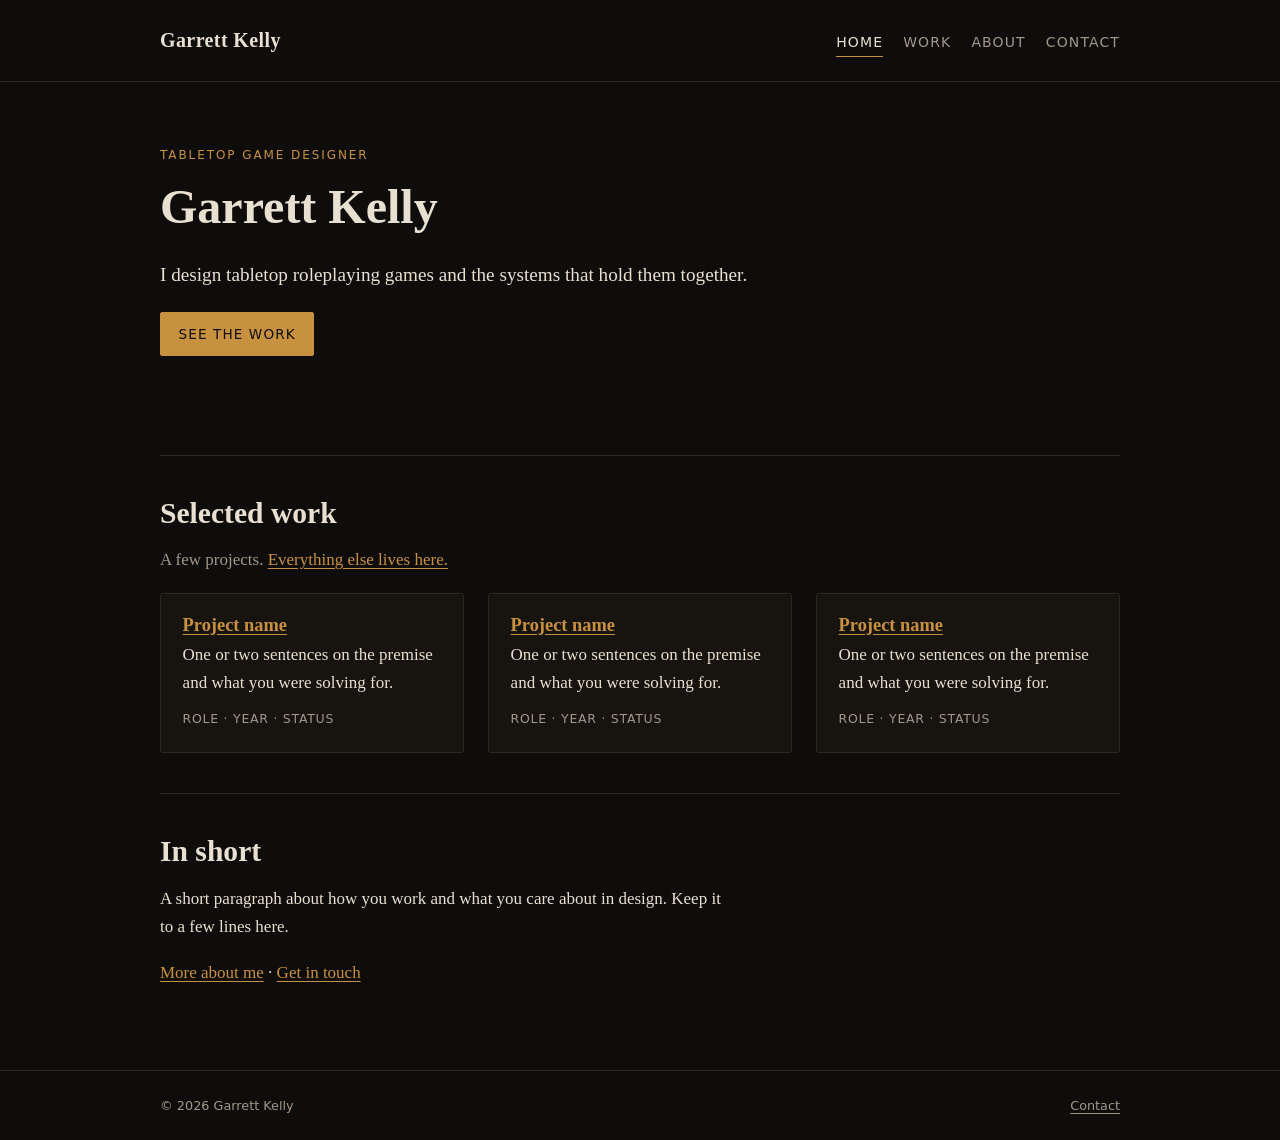
==== index.html @ d5465d32 "Scaffold portfolio site" ====
<!DOCTYPE html>
<html lang="en">
<head>
<meta charset="utf-8">
<meta name="viewport" content="width=device-width, initial-scale=1">
<title>Garrett Kelly — Tabletop Game Designer</title>
<!-- EDIT: one sentence, shows up in search results and link previews -->
<meta name="description" content="Portfolio of Garrett Kelly, tabletop game designer.">
<link rel="stylesheet" href="style.css">
</head>
<body>

<a class="skip-link" href="#main">Skip to content</a>

<header class="site-header">
  <div class="wrap">
    <a class="brand" href="index.html">Garrett Kelly</a>
    <nav class="site-nav" aria-label="Main">
      <a href="index.html" aria-current="page">Home</a>
      <a href="work.html">Work</a>
      <a href="about.html">About</a>
      <a href="contact.html">Contact</a>
    </nav>
  </div>
</header>

<main id="main">
  <div class="wrap">

    <section class="hero">
      <p class="eyebrow">Tabletop Game Designer</p>
      <h1>Garrett Kelly</h1>
      <!-- EDIT: your one-line pitch. What do you make, and what makes it yours? -->
      <p class="lede">I design tabletop roleplaying games and the systems that hold them together.</p>
      <p><a class="button" href="work.html">See the work</a></p>
    </section>

    <section class="section" aria-labelledby="selected">
      <h2 id="selected">Selected work</h2>
      <p class="muted">A few projects. <a href="work.html">Everything else lives here.</a></p>

      <!-- EDIT: duplicate an <li class="project"> block to add a project. -->
      <ul class="project-list">
        <li class="project">
          <h3><a href="work.html">Project name</a></h3>
          <p>One or two sentences on the premise and what you were solving for.</p>
          <p class="meta">Role &middot; Year &middot; Status</p>
        </li>
        <li class="project">
          <h3><a href="work.html">Project name</a></h3>
          <p>One or two sentences on the premise and what you were solving for.</p>
          <p class="meta">Role &middot; Year &middot; Status</p>
        </li>
        <li class="project">
          <h3><a href="work.html">Project name</a></h3>
          <p>One or two sentences on the premise and what you were solving for.</p>
          <p class="meta">Role &middot; Year &middot; Status</p>
        </li>
      </ul>
    </section>

    <section class="section" aria-labelledby="short-about">
      <h2 id="short-about">In short</h2>
      <!-- EDIT: two or three sentences. The long version goes on about.html. -->
      <p>A short paragraph about how you work and what you care about in design. Keep it to a few lines here.</p>
      <p><a href="about.html">More about me</a> &middot; <a href="contact.html">Get in touch</a></p>
    </section>

  </div>
</main>

<footer class="site-footer">
  <div class="wrap">
    <span>&copy; 2026 Garrett Kelly</span>
    <!-- EDIT: replace with your real email / links, or delete -->
    <span><a href="contact.html">Contact</a></span>
  </div>
</footer>

</body>
</html>
---- style.css ----
/* ==========================================================================
   Garrett Kelly — portfolio stylesheet
   Single file, no build step. Edit the tokens below to restyle the site.
   ========================================================================== */

:root {
  /* Color tokens — change these four and the whole site follows */
  --ink:      #0f0d0b;   /* page background */
  --panel:    #17140f;   /* cards, raised surfaces */
  --parchment:#e8e0d0;   /* body text */
  --muted:    #a1978a;   /* secondary text */
  --accent:   #c8913f;   /* links, rules, highlights */
  --line:     #2e281f;   /* hairline borders */

  /* Type */
  --serif: "Iowan Old Style", "Palatino Linotype", Palatino, "Book Antiqua", Georgia, serif;
  --sans: ui-sans-serif, system-ui, -apple-system, "Segoe UI", Roboto, Helvetica, Arial, sans-serif;

  /* Layout */
  --measure: 68ch;   /* comfortable reading width */
  --wide: 1000px;    /* page max width */
  --gap: 1.5rem;
}

*, *::before, *::after { box-sizing: border-box; }

html { -webkit-text-size-adjust: 100%; }

body {
  margin: 0;
  background: var(--ink);
  color: var(--parchment);
  font-family: var(--serif);
  font-size: 1.0625rem;
  line-height: 1.65;
  display: flex;
  flex-direction: column;
  min-height: 100vh;
}

/* --- Shell ---------------------------------------------------------------- */

.wrap {
  width: 100%;
  max-width: var(--wide);
  margin: 0 auto;
  padding: 0 1.25rem;
}

main { flex: 1 0 auto; padding: 3rem 0 4rem; }

/* --- Header / nav --------------------------------------------------------- */

.site-header {
  border-bottom: 1px solid var(--line);
  padding: 1.5rem 0;
}

.site-header .wrap {
  display: flex;
  flex-wrap: wrap;
  align-items: baseline;
  justify-content: space-between;
  gap: 0.75rem var(--gap);
}

.brand {
  font-size: 1.25rem;
  font-weight: 600;
  letter-spacing: 0.02em;
  color: var(--parchment);
  text-decoration: none;
}

.brand:hover, .brand:focus-visible { color: var(--accent); }

.site-nav {
  display: flex;
  flex-wrap: wrap;
  gap: 1.25rem;
  font-family: var(--sans);
  font-size: 0.875rem;
  letter-spacing: 0.08em;
  text-transform: uppercase;
}

.site-nav a {
  color: var(--muted);
  text-decoration: none;
  padding-bottom: 2px;
  border-bottom: 1px solid transparent;
}

.site-nav a:hover,
.site-nav a:focus-visible { color: var(--parchment); }

.site-nav a[aria-current="page"] {
  color: var(--parchment);
  border-bottom-color: var(--accent);
}

/* --- Typography ----------------------------------------------------------- */

h1, h2, h3 {
  line-height: 1.2;
  font-weight: 600;
  margin: 0 0 0.5em;
}

h1 { font-size: clamp(2rem, 5vw, 3rem); }
h2 { font-size: clamp(1.4rem, 3vw, 1.85rem); }
h3 { font-size: 1.15rem; }

p, ul, ol { max-width: var(--measure); }
p { margin: 0 0 1.1em; }

a { color: var(--accent); text-underline-offset: 3px; }
a:hover { color: var(--parchment); }

:focus-visible {
  outline: 2px solid var(--accent);
  outline-offset: 3px;
}

.lede {
  font-size: 1.2rem;
  color: var(--parchment);
}

.muted { color: var(--muted); }

.eyebrow {
  font-family: var(--sans);
  font-size: 0.75rem;
  letter-spacing: 0.16em;
  text-transform: uppercase;
  color: var(--accent);
  margin: 0 0 0.75rem;
}

/* --- Sections ------------------------------------------------------------- */

.hero { padding: 1rem 0 2.5rem; }

.section {
  padding-top: 2.5rem;
  margin-top: 2.5rem;
  border-top: 1px solid var(--line);
}

/* --- Project cards -------------------------------------------------------- */

.project-list {
  list-style: none;
  padding: 0;
  margin: 0;
  max-width: none;
  display: grid;
  gap: var(--gap);
  grid-template-columns: repeat(auto-fill, minmax(280px, 1fr));
}

.project {
  background: var(--panel);
  border: 1px solid var(--line);
  border-radius: 3px;
  padding: 1.25rem 1.35rem 1.4rem;
}

.project h3 { margin-bottom: 0.35rem; }

.project p { max-width: none; margin-bottom: 0.75rem; }

.project .meta {
  font-family: var(--sans);
  font-size: 0.78rem;
  letter-spacing: 0.06em;
  text-transform: uppercase;
  color: var(--muted);
  margin: 0;
}

/* Single-column detailed entries (work.html) */
.project-list.stacked { grid-template-columns: 1fr; }

/* --- Definition-style lists ----------------------------------------------- */

.facts {
  margin: 0;
  max-width: var(--measure);
}

.facts dt {
  font-family: var(--sans);
  font-size: 0.78rem;
  letter-spacing: 0.08em;
  text-transform: uppercase;
  color: var(--muted);
  margin-top: 1rem;
}

.facts dd { margin: 0.15rem 0 0; }

/* --- Buttons -------------------------------------------------------------- */

.button {
  display: inline-block;
  font-family: var(--sans);
  font-size: 0.85rem;
  letter-spacing: 0.08em;
  text-transform: uppercase;
  text-decoration: none;
  color: var(--ink);
  background: var(--accent);
  border: 1px solid var(--accent);
  border-radius: 2px;
  padding: 0.6rem 1.1rem;
}

.button:hover, .button:focus-visible {
  background: transparent;
  color: var(--accent);
}

/* --- Footer --------------------------------------------------------------- */

.site-footer {
  flex-shrink: 0;
  border-top: 1px solid var(--line);
  padding: 1.5rem 0;
  font-family: var(--sans);
  font-size: 0.8rem;
  color: var(--muted);
}

.site-footer .wrap {
  display: flex;
  flex-wrap: wrap;
  gap: 0.5rem var(--gap);
  justify-content: space-between;
}

.site-footer a { color: var(--muted); }
.site-footer a:hover { color: var(--accent); }

/* --- Utilities ------------------------------------------------------------ */

.skip-link {
  position: absolute;
  left: -9999px;
  top: 0;
  background: var(--accent);
  color: var(--ink);
  padding: 0.5rem 1rem;
  z-index: 10;
}

.skip-link:focus { left: 0; }

@media (prefers-reduced-motion: no-preference) {
  html { scroll-behavior: smooth; }
}
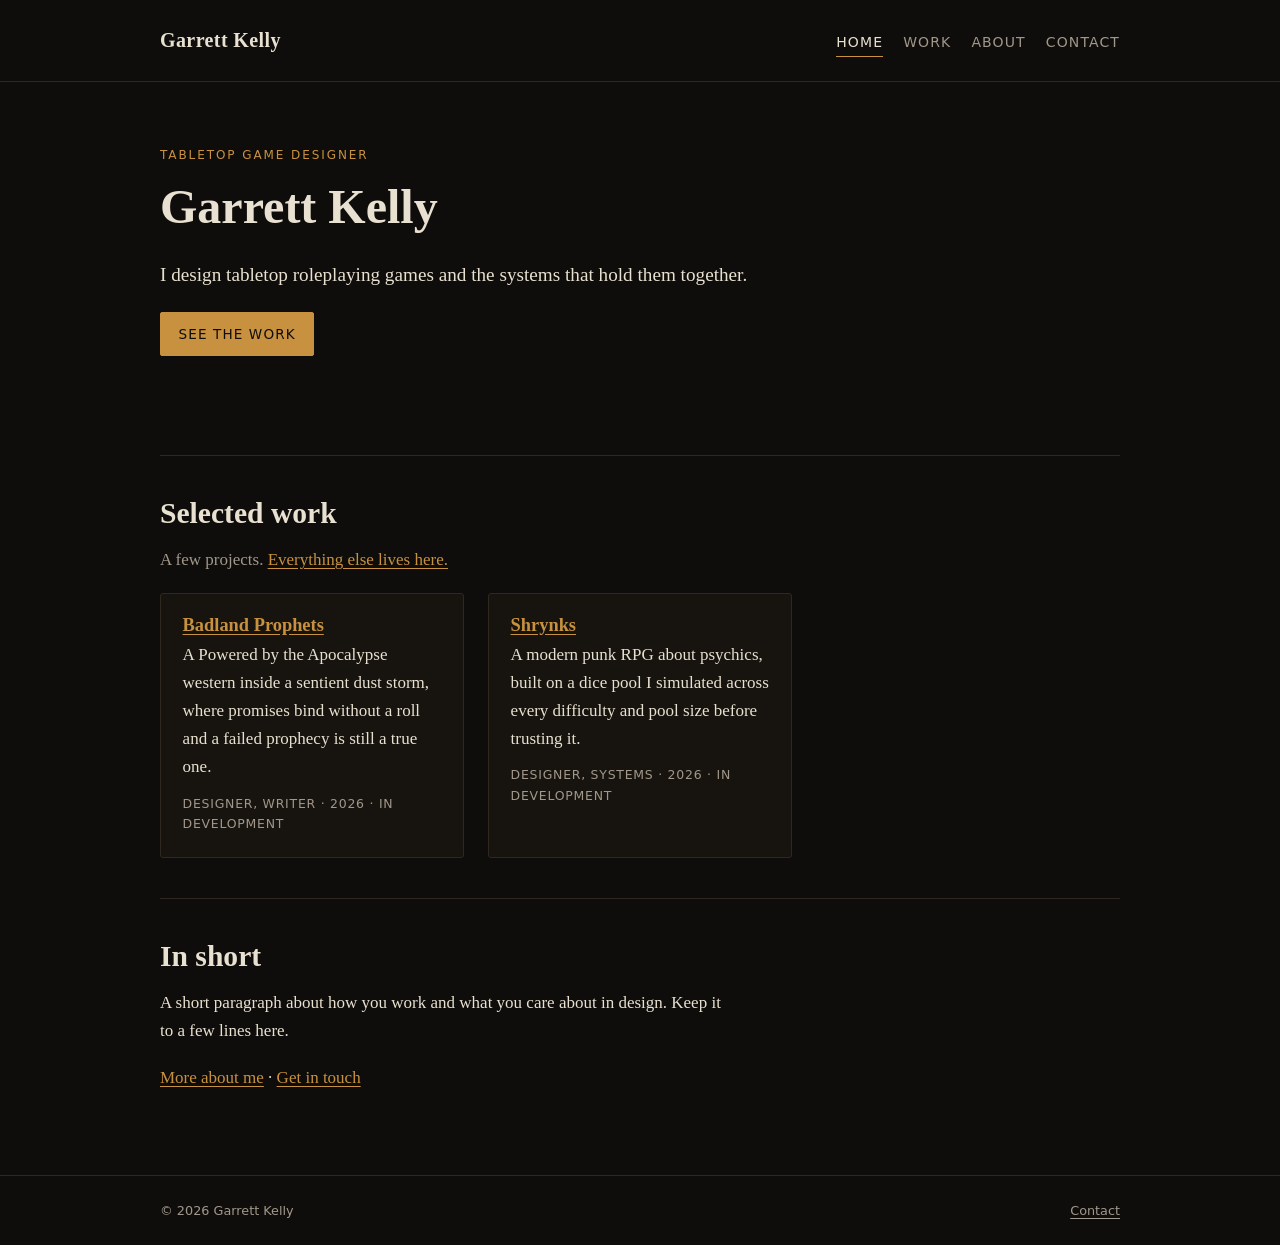
==== commit 7e540691: "Add Badland Prophets and Shrynks project pages" ====
--- a/index.html
+++ b/index.html
@@ -42,26 +42,23 @@
       <!-- EDIT: duplicate an <li class="project"> block to add a project. -->
       <ul class="project-list">
         <li class="project">
-          <h3><a href="work.html">Project name</a></h3>
-          <p>One or two sentences on the premise and what you were solving for.</p>
-          <p class="meta">Role &middot; Year &middot; Status</p>
+          <h3><a href="badland-prophets.html">Badland Prophets</a></h3>
+          <p>A Powered by the Apocalypse western inside a sentient dust storm, where promises bind
+            without a roll and a failed prophecy is still a true one.</p>
+          <p class="meta">Designer, writer &middot; 2026 &middot; In development</p>
         </li>
         <li class="project">
-          <h3><a href="work.html">Project name</a></h3>
-          <p>One or two sentences on the premise and what you were solving for.</p>
-          <p class="meta">Role &middot; Year &middot; Status</p>
-        </li>
-        <li class="project">
-          <h3><a href="work.html">Project name</a></h3>
-          <p>One or two sentences on the premise and what you were solving for.</p>
-          <p class="meta">Role &middot; Year &middot; Status</p>
+          <h3><a href="shrynks.html">Shrynks</a></h3>
+          <p>A modern punk RPG about psychics, built on a dice pool I simulated across every
+            difficulty and pool size before trusting it.</p>
+          <p class="meta">Designer, systems &middot; 2026 &middot; In development</p>
         </li>
       </ul>
     </section>
 
     <section class="section" aria-labelledby="short-about">
       <h2 id="short-about">In short</h2>
-      <!-- EDIT: two or three sentences. The long version goes on about.html. -->
+      <!-- EDIT: two or three sentences in your own voice. The long version goes on about.html. -->
       <p>A short paragraph about how you work and what you care about in design. Keep it to a few lines here.</p>
       <p><a href="about.html">More about me</a> &middot; <a href="contact.html">Get in touch</a></p>
     </section>
--- a/style.css
+++ b/style.css
@@ -243,6 +243,157 @@
 .site-footer a { color: var(--muted); }
 .site-footer a:hover { color: var(--accent); }
 
+/* --- Project pages -------------------------------------------------------- */
+
+.subhead {
+  font-family: var(--sans);
+  font-size: 0.8rem;
+  letter-spacing: 0.08em;
+  text-transform: uppercase;
+  color: var(--muted);
+  margin: -0.25rem 0 1.25rem;
+}
+
+.tags {
+  list-style: none;
+  display: flex;
+  flex-wrap: wrap;
+  gap: 0.5rem;
+  padding: 0;
+  margin: 1.25rem 0 0;
+  max-width: none;
+}
+
+.tags li {
+  font-family: var(--sans);
+  font-size: 0.72rem;
+  letter-spacing: 0.1em;
+  text-transform: uppercase;
+  color: var(--muted);
+  border: 1px solid var(--line);
+  border-radius: 999px;
+  padding: 0.25rem 0.7rem;
+}
+
+/* Pull-quoted rules text, set like it would appear in the book */
+.rule {
+  background: var(--panel);
+  border-left: 2px solid var(--accent);
+  padding: 1rem 1.25rem;
+  margin: 1.25rem 0;
+  max-width: var(--measure);
+}
+
+.rule h4 {
+  font-family: var(--sans);
+  font-size: 0.85rem;
+  letter-spacing: 0.1em;
+  text-transform: uppercase;
+  color: var(--accent);
+  margin: 0 0 0.5rem;
+}
+
+.rule p { margin-bottom: 0.6em; }
+.rule p:last-child { margin-bottom: 0; }
+.rule ul { margin: 0.4em 0 0; padding-left: 1.1rem; }
+
+/* --- Figures & exhibits --------------------------------------------------- */
+
+figure { margin: 1.75rem 0; }
+
+figcaption {
+  font-family: var(--sans);
+  font-size: 0.82rem;
+  line-height: 1.5;
+  color: var(--muted);
+  margin-top: 0.75rem;
+  max-width: var(--measure);
+}
+
+/* A document scan sits on its own paper, not on the dark page */
+.paper {
+  background: #f6f3ec;
+  border: 1px solid var(--line);
+  border-radius: 2px;
+  padding: 0.75rem;
+}
+
+.paper img {
+  display: block;
+  width: 100%;
+  height: auto;
+}
+
+/* --- Heatmap (Shrynks success rates) -------------------------------------- */
+
+.scroll-x {
+  overflow-x: auto;
+  padding-bottom: 0.5rem;
+}
+
+table.heatmap {
+  border-collapse: separate;
+  border-spacing: 2px;
+  font-family: var(--sans);
+  font-size: 0.7rem;
+  font-variant-numeric: tabular-nums;
+}
+
+table.heatmap caption {
+  caption-side: top;
+  text-align: left;
+  font-size: 0.82rem;
+  color: var(--muted);
+  padding-bottom: 0.6rem;
+}
+
+table.heatmap th {
+  font-weight: 500;
+  font-size: 0.68rem;
+  letter-spacing: 0.06em;
+  text-transform: uppercase;
+  color: var(--muted);
+  padding: 0.2rem 0.35rem;
+  white-space: nowrap;
+}
+
+table.heatmap th[scope="row"] { text-align: right; }
+
+table.heatmap td {
+  width: 2.7rem;
+  padding: 0.35rem 0.2rem;
+  text-align: center;
+  border-radius: 2px;
+  background: #1b1712;
+  color: var(--parchment);
+}
+
+table.heatmap td.hot { color: #171310; }
+
+table.heatmap td:hover {
+  outline: 2px solid var(--parchment);
+  outline-offset: -2px;
+}
+
+.legend {
+  display: flex;
+  align-items: center;
+  gap: 0.5rem;
+  font-family: var(--sans);
+  font-size: 0.72rem;
+  color: var(--muted);
+  margin-top: 0.75rem;
+  flex-wrap: wrap;
+}
+
+.legend .swatches { display: flex; gap: 2px; }
+
+.legend .swatches span {
+  width: 1.6rem;
+  height: 0.7rem;
+  border-radius: 1px;
+}
+
 /* --- Utilities ------------------------------------------------------------ */
 
 .skip-link {
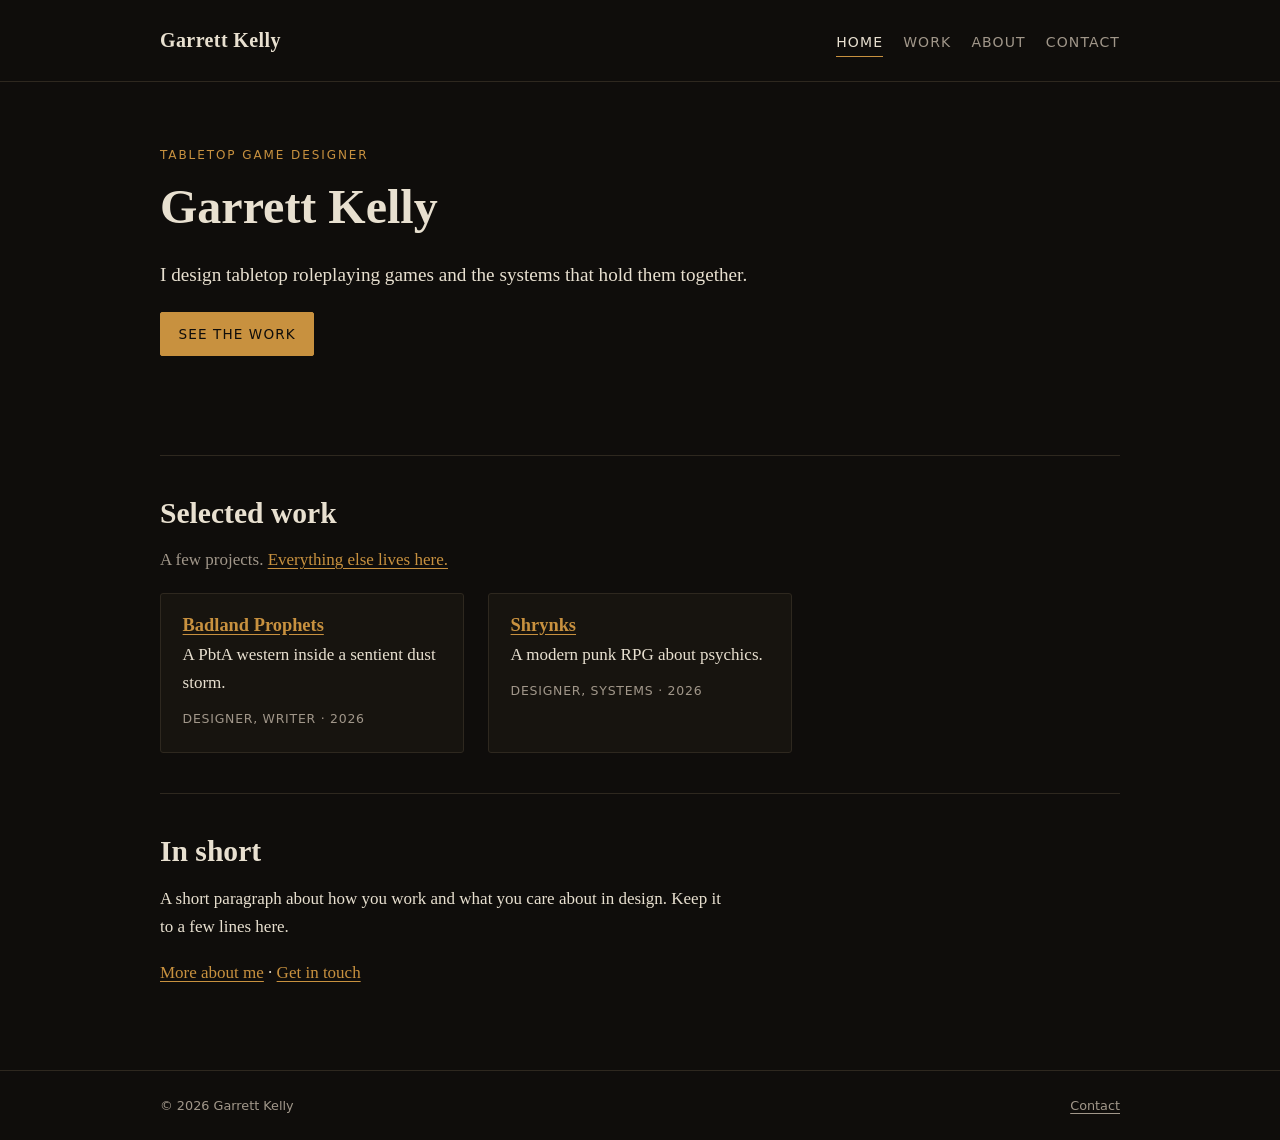
==== commit 9ad5f543: "Tighten project copy" ====
--- a/index.html
+++ b/index.html
@@ -43,15 +43,13 @@
       <ul class="project-list">
         <li class="project">
           <h3><a href="badland-prophets.html">Badland Prophets</a></h3>
-          <p>A Powered by the Apocalypse western inside a sentient dust storm, where promises bind
-            without a roll and a failed prophecy is still a true one.</p>
-          <p class="meta">Designer, writer &middot; 2026 &middot; In development</p>
+          <p>A PbtA western inside a sentient dust storm.</p>
+          <p class="meta">Designer, writer &middot; 2026</p>
         </li>
         <li class="project">
           <h3><a href="shrynks.html">Shrynks</a></h3>
-          <p>A modern punk RPG about psychics, built on a dice pool I simulated across every
-            difficulty and pool size before trusting it.</p>
-          <p class="meta">Designer, systems &middot; 2026 &middot; In development</p>
+          <p>A modern punk RPG about psychics.</p>
+          <p class="meta">Designer, systems &middot; 2026</p>
         </li>
       </ul>
     </section>
